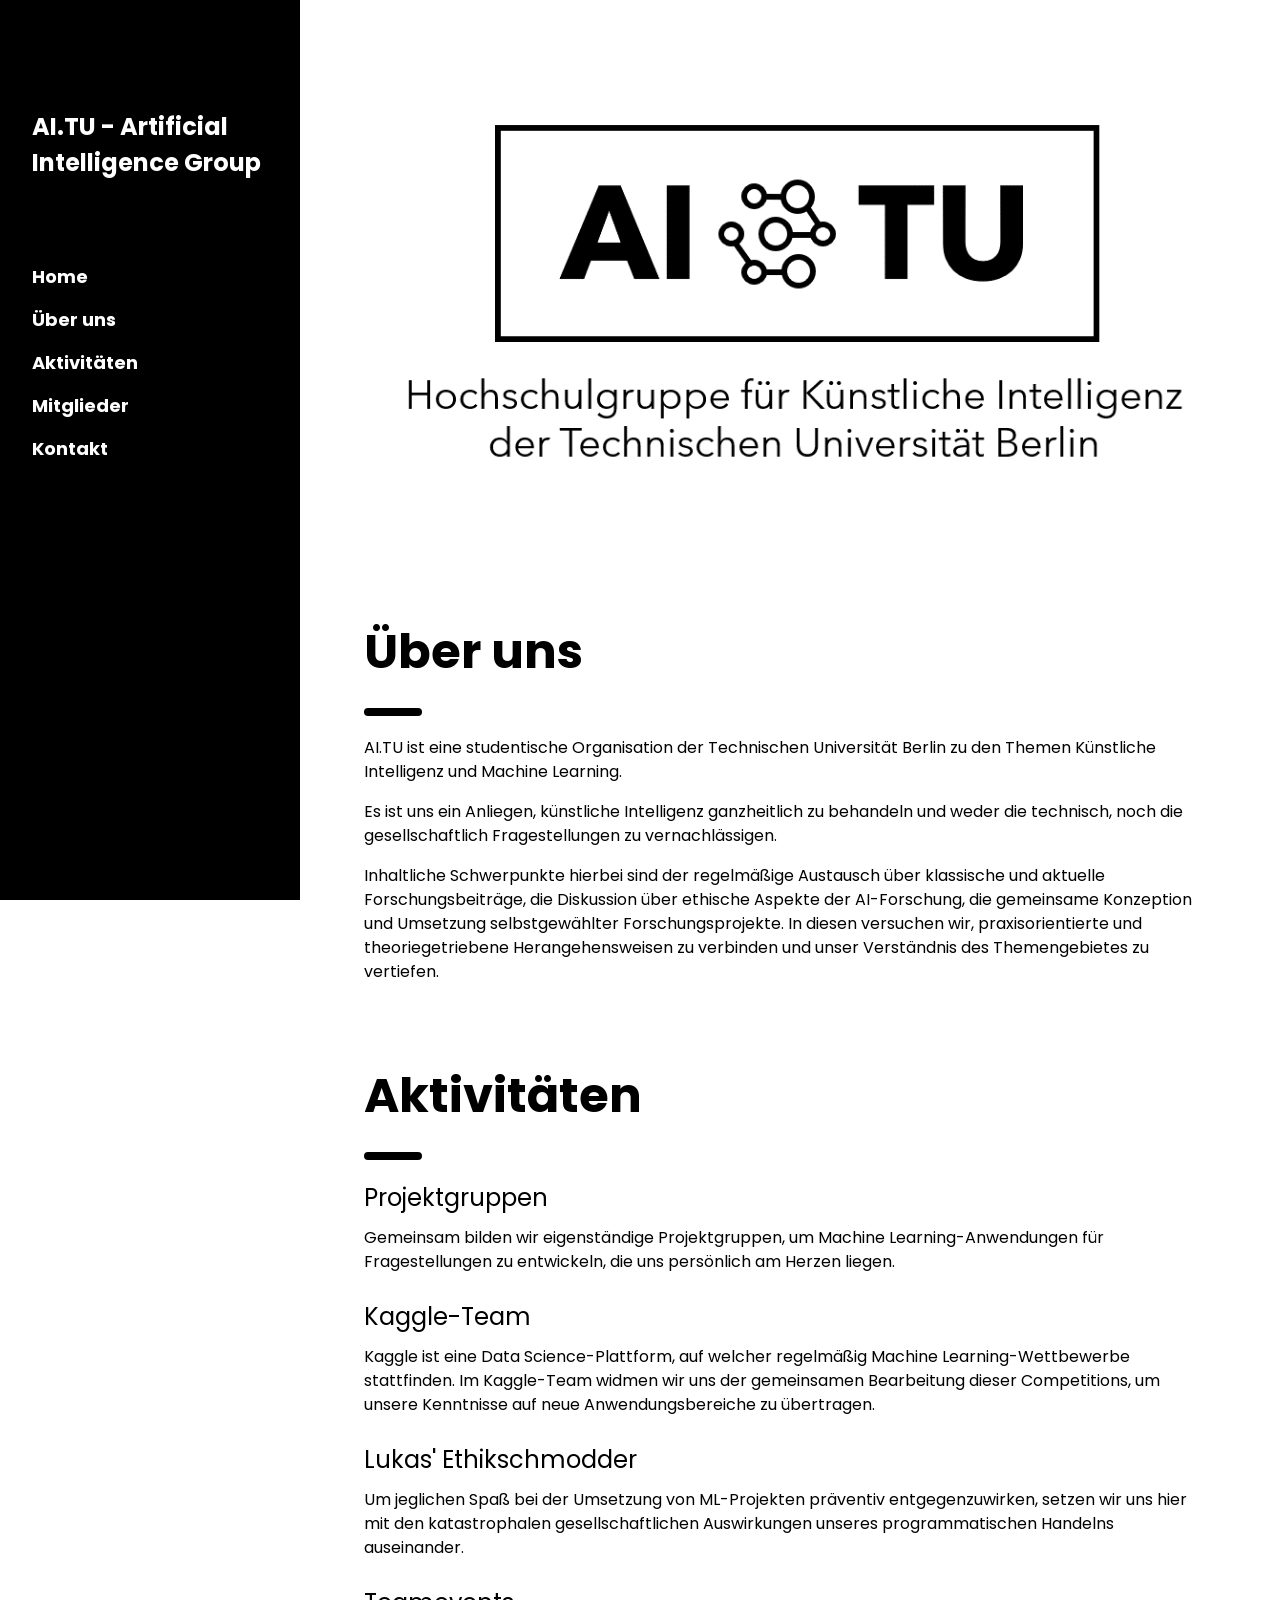
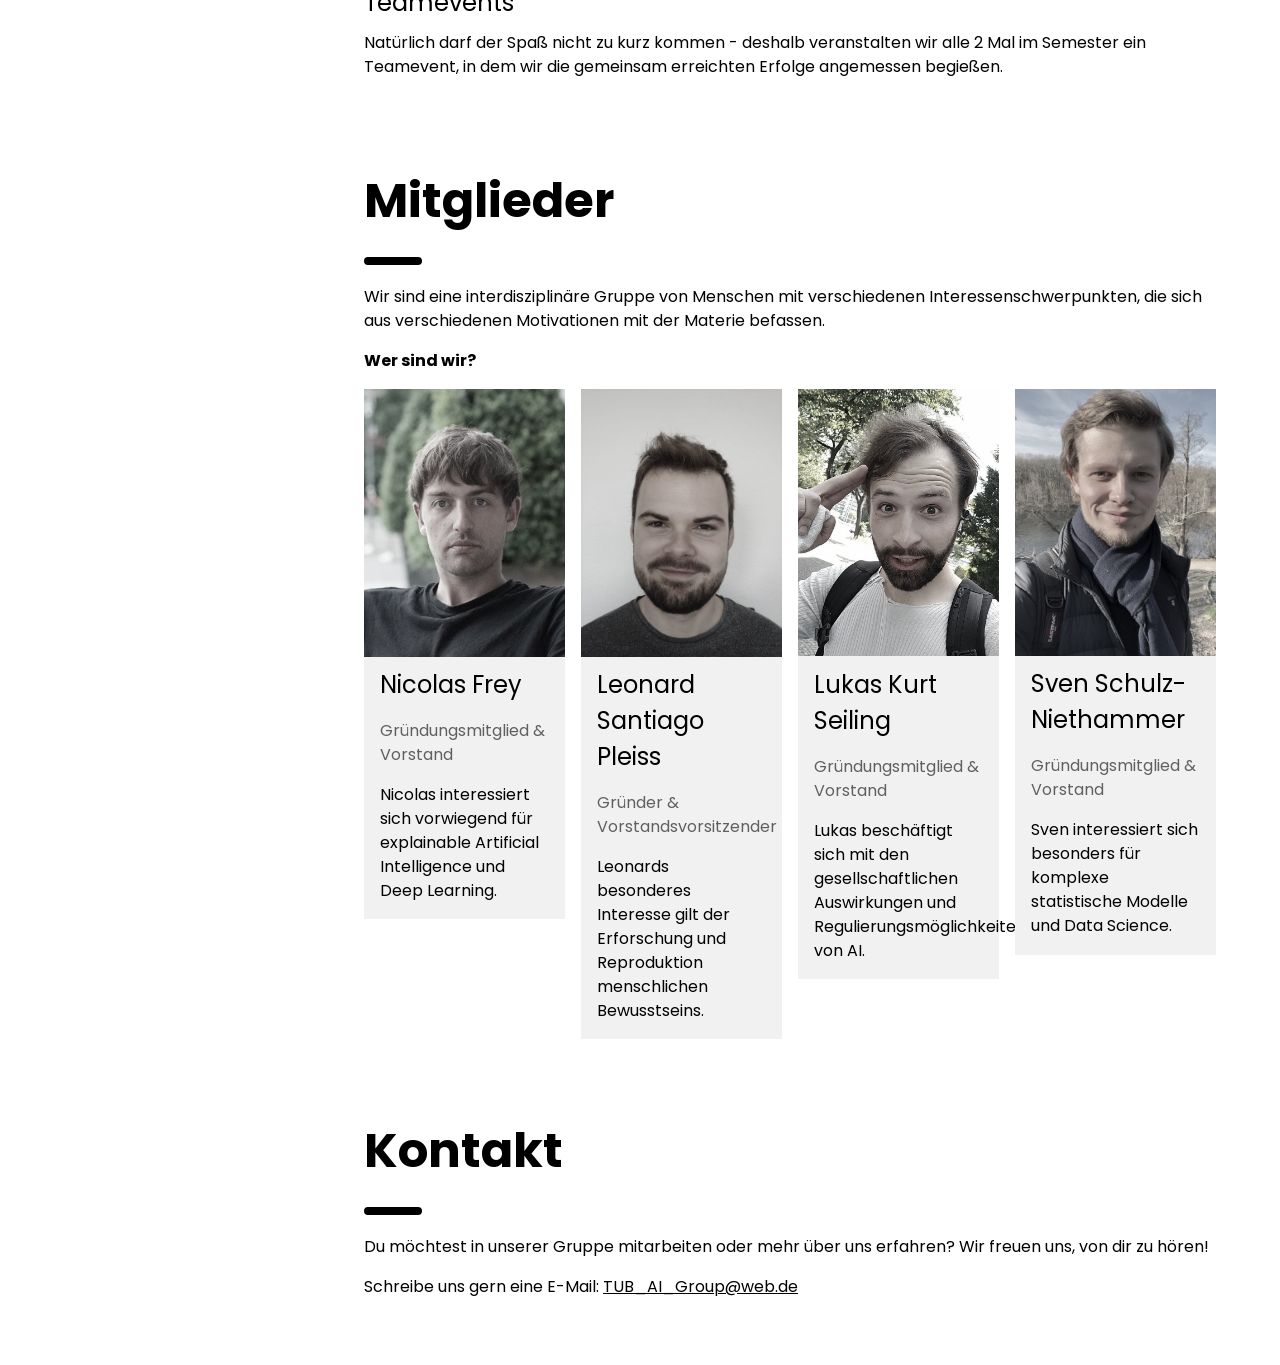
==== index.html @ 15726bb3 "Namechange to index.html" ====
<!DOCTYPE html>
<html lang="en">
<title>W3.CSS Template</title>
<meta charset="UTF-8">
<meta name="viewport" content="width=device-width, initial-scale=1">
<link rel="stylesheet" href="https://www.w3schools.com/w3css/4/w3.css">
<link rel="stylesheet" href="https://fonts.googleapis.com/css?family=Poppins">
<style>
body,h1,h2,h3,h4,h5 {font-family: "Poppins", sans-serif}
body {font-size:16px;}
.w3-half img{margin-bottom:-6px;margin-top:16px;opacity:0.8;cursor:pointer}
.w3-half img:hover{opacity:1}
</style>
<body>

<!-- Sidebar/menu -->
<nav class="w3-sidebar w3-black w3-collapse w3-top w3-large w3-padding" style="z-index:3;width:300px;font-weight:bold;" id="mySidebar"><br>
  <a href="javascript:void(0)" onclick="w3_close()" class="w3-button w3-hide-large w3-display-topleft" style="width:100%;font-size:22px">Close Menu</a>
  <div class="w3-container">
    <h3 class="w3-padding-64"><b>AI.TU - Artificial<br>Intelligence Group</b></h3>
  </div>
  <div class="w3-bar-block">
    <a href="#" onclick="w3_close()" class="w3-bar-item w3-button w3-hover-white">Home</a> 
    <a href="#Über uns" onclick="w3_close()" class="w3-bar-item w3-button w3-hover-white">Über uns</a> 
    <a href="#Aktivitäten" onclick="w3_close()" class="w3-bar-item w3-button w3-hover-white">Aktivitäten</a> 
    <a href="#Mitglieder" onclick="w3_close()" class="w3-bar-item w3-button w3-hover-white">Mitglieder</a> 
    <a href="#Kontakt" onclick="w3_close()" class="w3-bar-item w3-button w3-hover-white">Kontakt</a>
  </div>
</nav>

<!-- Top menu on small screens -->
<header class="w3-container w3-top w3-hide-large w3-black w3-xlarge w3-padding">
  <a href="javascript:void(0)" class="w3-button w3-black w3-margin-right" onclick="w3_open()">☰</a>
  <span>Artificial Intelligence at TU Berlin</span>
</header>

<!-- Overlay effect when opening sidebar on small screens -->
<div class="w3-overlay w3-hide-large" onclick="w3_close()" style="cursor:pointer" title="close side menu" id="myOverlay"></div>

<!-- !PAGE CONTENT! -->
<div class="w3-main" style="margin-left:340px;margin-right:40px">

  <!-- Header -->
  <div class="w3-container" style="margin-top:40px" id="showcase">

  </div>
  
  <!-- Photo grid (modal) -->
  <div class="w3-row-padding">
    <div>
      <img src="box_logo.png" style="width:100%" alt="AI.TU - Studentische Hochschulgruppe der TU Berlin">

  </div>

  <!-- Modal for full size images on click-->
  <div id="modal01" class="w3-modal w3-black" style="padding-top:0" onclick="this.style.display='none'">
    <span class="w3-button w3-black w3-xxlarge w3-display-topright">×</span>
    <div class="w3-modal-content w3-animate-zoom w3-center w3-transparent w3-padding-64">
      <img id="img01" class="w3-image">
      <p id="caption"></p>
    </div>
  </div>

  <!-- Über uns -->
  <div class="w3-container" id="Über uns" style="margin-top:50px">
    <h1 class="w3-xxxlarge w3-text-black"><b>Über uns</b></h1>
    <hr style="width:50px;border:4px solid black" class="w3-round">
    <p>AI.TU ist eine studentische Organisation der Technischen Universität Berlin zu den Themen Künstliche Intelligenz und Machine Learning.</p>
    <p>
      Es ist uns ein Anliegen, künstliche Intelligenz ganzheitlich zu behandeln und weder die technisch, noch die gesellschaftlich Fragestellungen zu vernachlässigen.
    </p>
    <p>
    Inhaltliche Schwerpunkte hierbei sind der regelmäßige Austausch über klassische und aktuelle Forschungsbeiträge, die Diskussion über ethische Aspekte der AI-Forschung, die gemeinsame Konzeption und Umsetzung selbstgewählter Forschungsprojekte. In diesen versuchen wir, praxisorientierte und theoriegetriebene Herangehensweisen zu verbinden und unser Verständnis des Themengebietes zu vertiefen. 
    </p>
  </div>

    <!-- Aktivitäten -->
  <div class="w3-container" id="Aktivitäten" style="margin-top:50px">
    <h1 class="w3-xxxlarge w3-text-black"><b>Aktivitäten</b></h1>
    <hr style="width:50px;border:4px solid black" class="w3-round">
	
	<div style="margin-bottom: 25px">
		<h3>Projektgruppen</h3>
		Gemeinsam bilden wir eigenständige Projektgruppen, um Machine Learning-Anwendungen für Fragestellungen zu entwickeln, die uns persönlich am Herzen liegen.
	</div>

	<div style="margin-bottom: 25px">
		<h3>Kaggle-Team</h3>
		Kaggle ist eine Data Science-Plattform, auf welcher regelmäßig Machine Learning-Wettbewerbe stattfinden. Im Kaggle-Team widmen wir uns der gemeinsamen Bearbeitung dieser Competitions, um unsere Kenntnisse auf neue Anwendungsbereiche zu übertragen.
	</div>

	<div style="margin-bottom: 25px">
		<h3>Lukas' Ethikschmodder</h3>
		Um jeglichen Spaß bei der Umsetzung von ML-Projekten präventiv entgegenzuwirken, setzen wir uns hier mit den katastrophalen gesellschaftlichen Auswirkungen unseres programmatischen Handelns auseinander. 
	</div>

	<div style="margin-bottom: 25px">
		<h3>Teamevents</h3>
		Natürlich darf der Spaß nicht zu kurz kommen - deshalb veranstalten wir alle 2 Mal im Semester ein Teamevent, in dem wir die gemeinsam erreichten Erfolge angemessen begießen.
	</div>

    

  </div>
  
  <!-- Mitglieder -->
  <div class="w3-container" id="Mitglieder" style="margin-top:50px">
    <h1 class="w3-xxxlarge w3-text-black"><b>Mitglieder</b></h1>
    <hr style="width:50px;border:4px solid black" class="w3-round">
    <p> Wir sind eine interdisziplinäre Gruppe von Menschen mit verschiedenen Interessenschwerpunkten, die sich aus verschiedenen Motivationen mit der Materie befassen. 
    </p>
    <p><b>Wer sind wir?</b></p>
  </div>

  <!-- Mitglieder 2 -->
  <div class="w3-row-padding w3-grayscale">

    <div class="w3-col m3 w3-margin-bottom">
      <div class="w3-light-grey">
        <img src="member_pictures_formatted/NicolasFrey.jpg" alt="Jane" style="width:100%">
        <div class="w3-container">
          <h3>Nicolas Frey</h3>
          <p class="w3-opacity">Gründungsmitglied & Vorstand</p>
          <p>Nicolas interessiert sich vorwiegend für explainable Artificial Intelligence und Deep Learning.</p>
        </div>
      </div>
    </div>

    <div class="w3-col m3 w3-margin-bottom">
      <div class="w3-light-grey">
        <img src="member_pictures_formatted/LeonardPleiss.jpg" alt="Jane" style="width:100%">
        <div class="w3-container">
          <h3>Leonard Santiago Pleiss</h3>
          <p class="w3-opacity">Gründer & Vorstandsvorsitzender</p>
          <p>Leonards besonderes Interesse gilt der Erforschung und   Reproduktion menschlichen Bewusstseins.</p>
        </div>
      </div>
    </div>

    <div class="w3-col m3 w3-margin-bottom">
      <div class="w3-light-grey">
        <img src="member_pictures_formatted/LukasSeiling.jpg" alt="Jane" style="width:100%">
        <div class="w3-container">
          <h3>Lukas Kurt Seiling</h3>
          <p class="w3-opacity">Gründungsmitglied & Vorstand</p>
          <p>Lukas beschäftigt sich mit den gesellschaftlichen Auswirkungen und Regulierungsmöglichkeiten von AI.</p>
        </div>
      </div>
    </div>

    <div class="w3-col m3 w3-margin-bottom">
      <div class="w3-light-grey">
        <img src="member_pictures_formatted/SvenSchulz-Niethammer.jpg" alt="Jane" style="width:100%">
        <div class="w3-container">
          <h3>Sven Schulz-Niethammer</h3>
          <p class="w3-opacity">Gründungsmitglied & Vorstand</p>
          <p>Sven interessiert sich besonders für komplexe statistische Modelle und Data Science.</p>
        </div>
      </div>
    </div>

  </div>
  
  <!-- Kontakt -->
  <div class="w3-container" id="Kontakt" style="margin-top:50px; padding-bottom: 50px">
    <h1 class="w3-xxxlarge w3-text-black"><b>Kontakt</b></h1>
    <hr style="width:50px;border:4px solid black" class="w3-round">
    <p>Du möchtest in unserer Gruppe mitarbeiten oder mehr über uns erfahren? Wir freuen uns, von dir zu hören!</p>
    <p>Schreibe uns gern eine E-Mail: <a href="mailto:TUB_AI_Group@web.de">TUB_AI_Group@web.de</a></p>
    
  </div>

<!-- End page content -->
</div>

<script>
// Script to open and close sidebar
function w3_open() {
  document.getElementById("mySidebar").style.display = "block";
  document.getElementById("myOverlay").style.display = "block";
}
 
function w3_close() {
  document.getElementById("mySidebar").style.display = "none";
  document.getElementById("myOverlay").style.display = "none";
}

// Modal Image Gallery
function onClick(element) {
  document.getElementById("img01").src = element.src;
  document.getElementById("modal01").style.display = "block";
  var captionText = document.getElementById("caption");
  captionText.innerHTML = element.alt;
}
</script>

</body>
</html>
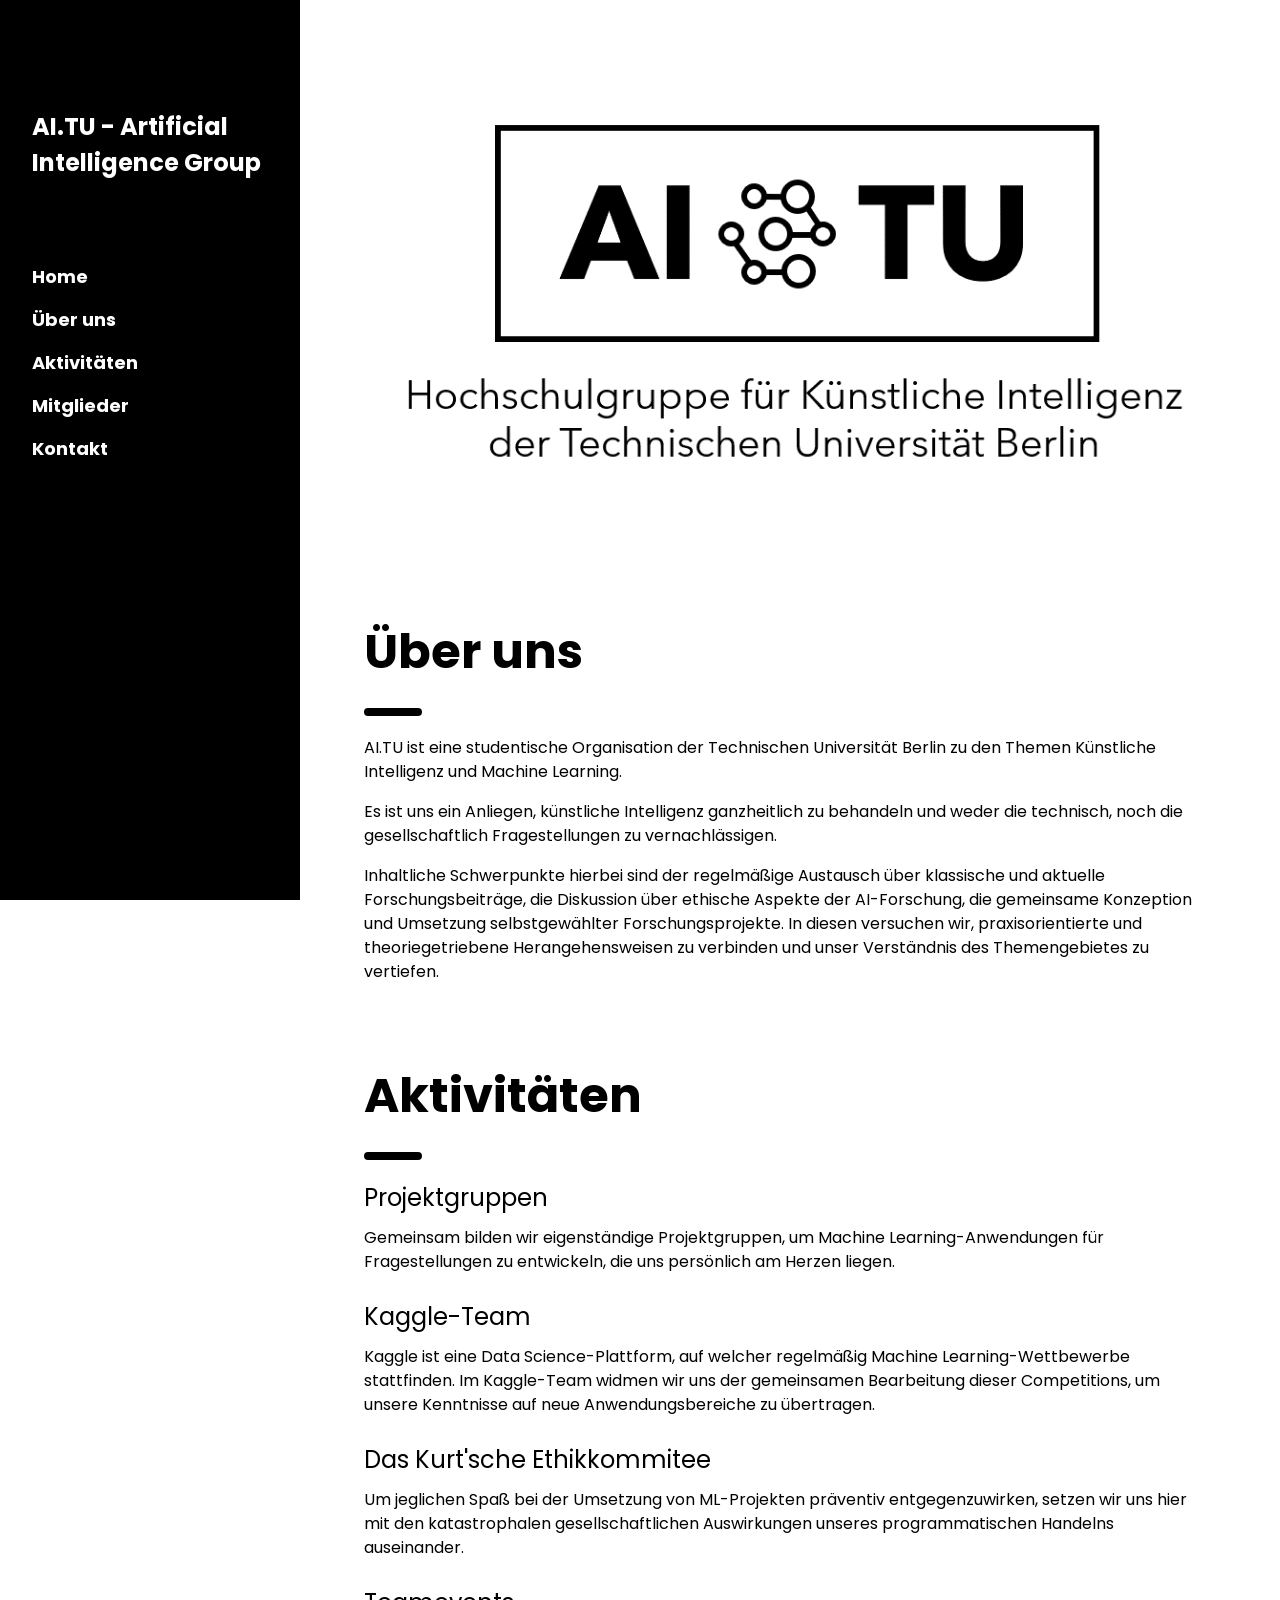
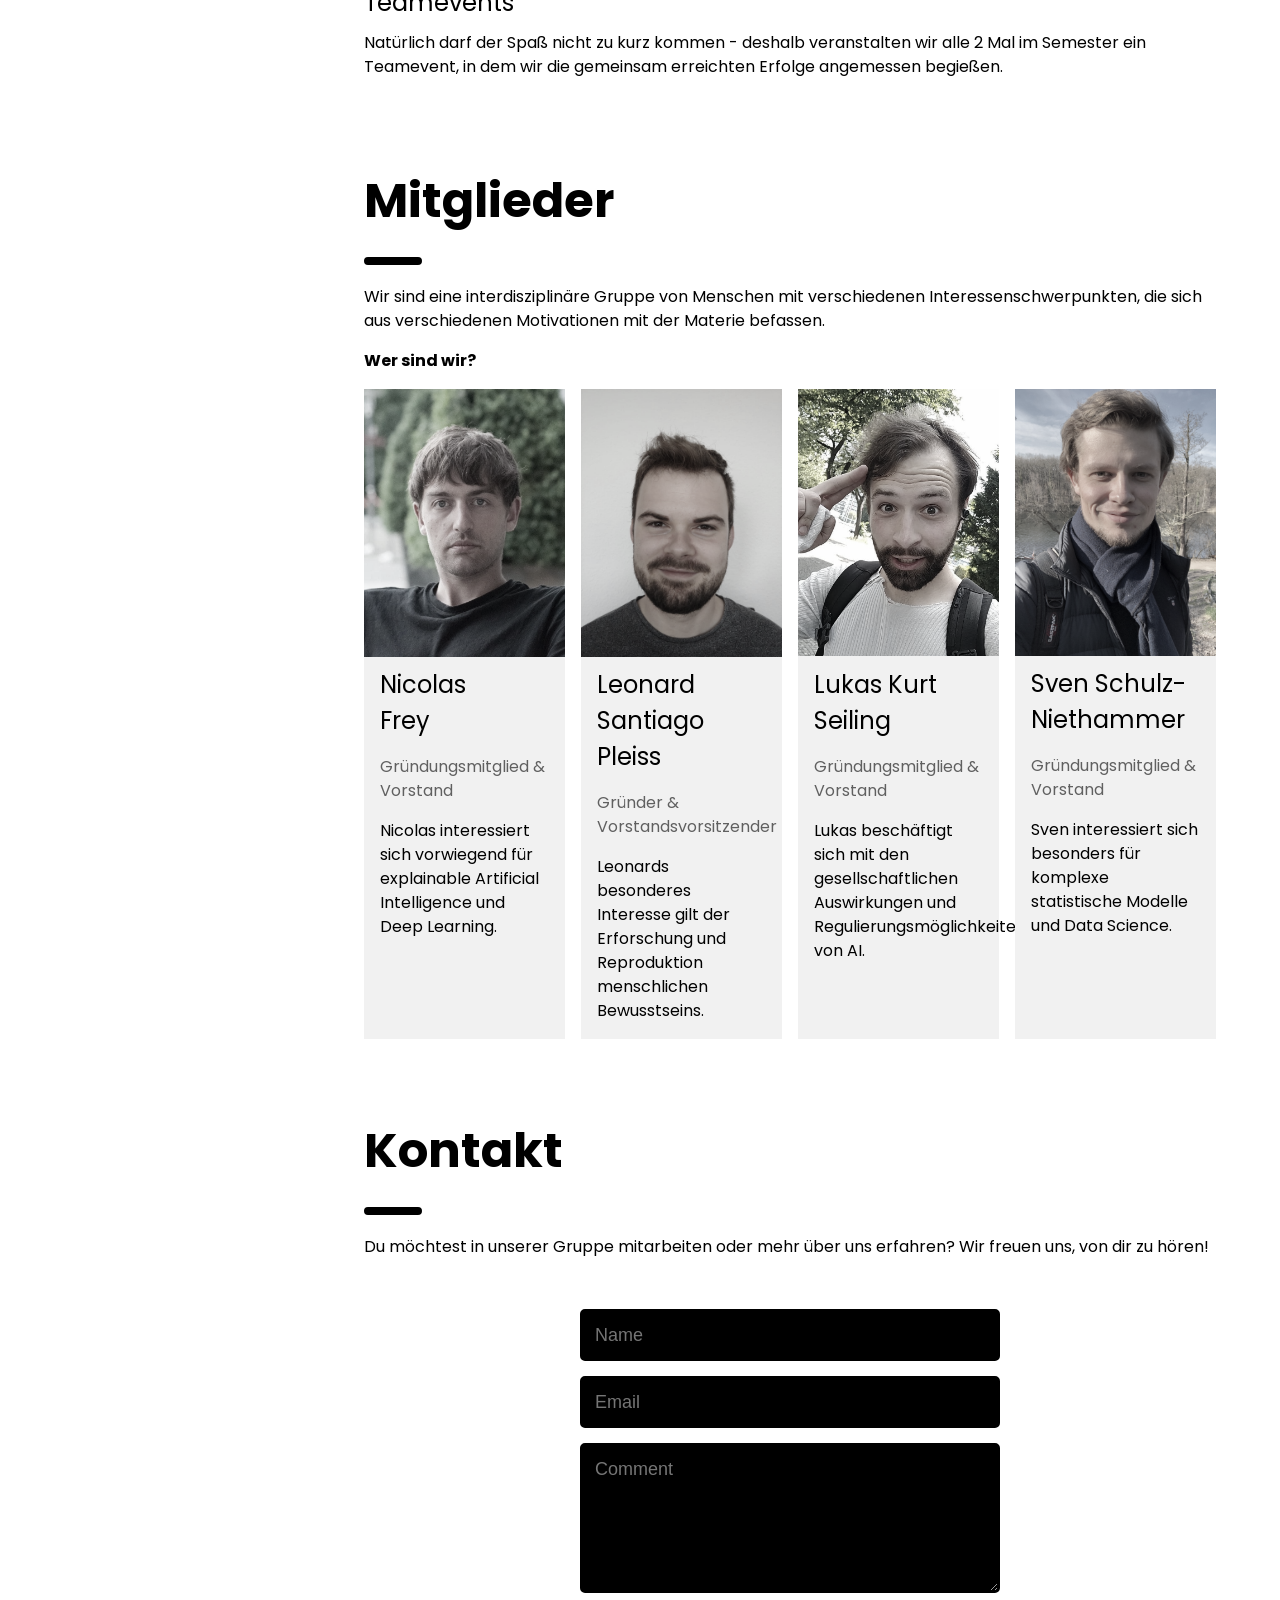
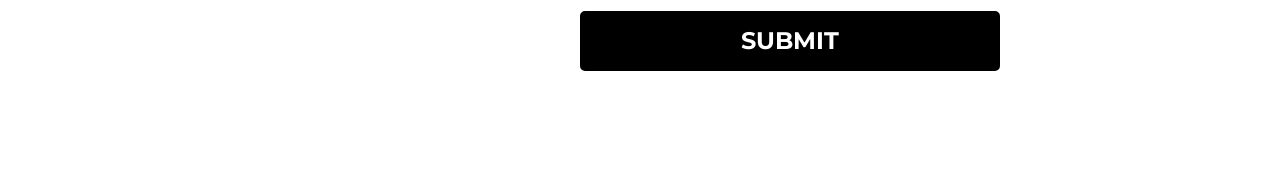
==== commit 68f85bc7: "Added contact form" ====
--- a/index.html
+++ b/index.html
@@ -5,6 +5,7 @@
 <meta name="viewport" content="width=device-width, initial-scale=1">
 <link rel="stylesheet" href="https://www.w3schools.com/w3css/4/w3.css">
 <link rel="stylesheet" href="https://fonts.googleapis.com/css?family=Poppins">
+<link rel="stylesheet" href="index.css">
 <style>
 body,h1,h2,h3,h4,h5 {font-family: "Poppins", sans-serif}
 body {font-size:16px;}
@@ -90,7 +91,7 @@
 	</div>
 
 	<div style="margin-bottom: 25px">
-		<h3>Lukas' Ethikschmodder</h3>
+		<h3>Das Kurt'sche Ethikkommitee</h3>
 		Um jeglichen Spaß bei der Umsetzung von ML-Projekten präventiv entgegenzuwirken, setzen wir uns hier mit den katastrophalen gesellschaftlichen Auswirkungen unseres programmatischen Handelns auseinander. 
 	</div>
 
@@ -116,10 +117,10 @@
   <div class="w3-row-padding w3-grayscale">
 
     <div class="w3-col m3 w3-margin-bottom">
-      <div class="w3-light-grey">
+      <div class="w3-light-grey" style="height:650px">
         <img src="member_pictures_formatted/NicolasFrey.jpg" alt="Jane" style="width:100%">
         <div class="w3-container">
-          <h3>Nicolas Frey</h3>
+          <h3>Nicolas <br>Frey</h3>
           <p class="w3-opacity">Gründungsmitglied & Vorstand</p>
           <p>Nicolas interessiert sich vorwiegend für explainable Artificial Intelligence und Deep Learning.</p>
         </div>
@@ -127,7 +128,7 @@
     </div>
 
     <div class="w3-col m3 w3-margin-bottom">
-      <div class="w3-light-grey">
+      <div class="w3-light-grey" style="height:650px">
         <img src="member_pictures_formatted/LeonardPleiss.jpg" alt="Jane" style="width:100%">
         <div class="w3-container">
           <h3>Leonard Santiago Pleiss</h3>
@@ -138,10 +139,10 @@
     </div>
 
     <div class="w3-col m3 w3-margin-bottom">
-      <div class="w3-light-grey">
+      <div class="w3-light-grey" style="height:650px">
         <img src="member_pictures_formatted/LukasSeiling.jpg" alt="Jane" style="width:100%">
         <div class="w3-container">
-          <h3>Lukas Kurt Seiling</h3>
+          <h3>Lukas Kurt<br> Seiling</h3>
           <p class="w3-opacity">Gründungsmitglied & Vorstand</p>
           <p>Lukas beschäftigt sich mit den gesellschaftlichen Auswirkungen und Regulierungsmöglichkeiten von AI.</p>
         </div>
@@ -149,7 +150,7 @@
     </div>
 
     <div class="w3-col m3 w3-margin-bottom">
-      <div class="w3-light-grey">
+      <div class="w3-light-grey" style="height:650px">
         <img src="member_pictures_formatted/SvenSchulz-Niethammer.jpg" alt="Jane" style="width:100%">
         <div class="w3-container">
           <h3>Sven Schulz-Niethammer</h3>
@@ -166,9 +167,22 @@
     <h1 class="w3-xxxlarge w3-text-black"><b>Kontakt</b></h1>
     <hr style="width:50px;border:4px solid black" class="w3-round">
     <p>Du möchtest in unserer Gruppe mitarbeiten oder mehr über uns erfahren? Wir freuen uns, von dir zu hören!</p>
-    <p>Schreibe uns gern eine E-Mail: <a href="mailto:TUB_AI_Group@web.de">TUB_AI_Group@web.de</a></p>
-    
-  </div>
+
+<!--
+
+//<form action="https://formspree.io/l.pleiss@web.de" method="post">
+   <input type="text" name="name" value="Your Text">
+    <input type="email" name="_replyto" value = "Your Mail Adress">
+    <input type="submit" value="Send">
+</form>
+-->
+
+<form action="https://formspree.io/l.pleiss@web.de" method="post">      
+  <input name="name" type="text" class="feedback-input" placeholder="Name" />   
+  <input name="email" type="text" class="feedback-input" placeholder="Email" />
+  <textarea name="text" class="feedback-input" placeholder="Comment"></textarea>
+  <input type="submit" value="SUBMIT"/>
+</form>
 
 <!-- End page content -->
 </div>
@@ -192,6 +206,32 @@
   var captionText = document.getElementById("caption");
   captionText.innerHTML = element.alt;
 }
+
+//material contact form animation
+$('.contact-form').find('.form-control').each(function() {
+  var targetItem = $(this).parent();
+  if ($(this).val()) {
+    $(targetItem).find('label').css({
+      'top': '10px',
+      'fontSize': '14px'
+    });
+  }
+})
+$('.contact-form').find('.form-control').focus(function() {
+  $(this).parent('.input-block').addClass('focus');
+  $(this).parent().find('label').animate({
+    'top': '10px',
+    'fontSize': '14px'
+  }, 300);
+})
+$('.contact-form').find('.form-control').blur(function() {
+  if ($(this).val().length == 0) {
+    $(this).parent('.input-block').removeClass('focus');
+    $(this).parent().find('label').animate({
+      'top': '25px',
+      'fontSize': '18px'
+    }, 300);
+
 </script>
 
 </body>
--- a/index.css
+++ b/index.css
@@ -0,0 +1,44 @@
+@import url(https://fonts.googleapis.com/css?family=Montserrat:400,700);
+form { max-width:420px; margin:50px auto; }
+
+.feedback-input {
+  color:white;
+  font-family: Helvetica, Arial, sans-serif;
+  font-weight:500;
+  font-size: 18px;
+  border-radius: 5px;
+  line-height: 22px;
+  background-color: black;
+  border:2px solid #000000;
+  transition: all 0.3s;
+  padding: 13px;
+  margin-bottom: 15px;
+  width:100%;
+  box-sizing: border-box;
+  outline:0;
+}
+
+.feedback-input:focus { border:2px solid #000000; background:white; color:black;}
+
+textarea {
+  height: 150px;
+  line-height: 150%;
+  resize:vertical;
+}
+
+[type="submit"] {
+  font-family: 'Montserrat', Arial, Helvetica, sans-serif;
+  width: 100%;
+  background:#000000;
+  border-radius:5px;
+  border:2px solid #000000;
+  cursor:pointer;
+  color:white;
+  font-size:24px;
+  padding-top:10px;
+  padding-bottom:10px;
+  transition: all 0.3s;
+  margin-top:-4px;
+  font-weight:700;
+}
+[type="submit"]:hover { background:#FFFFFF; color:black; border:2px solid #000000;}
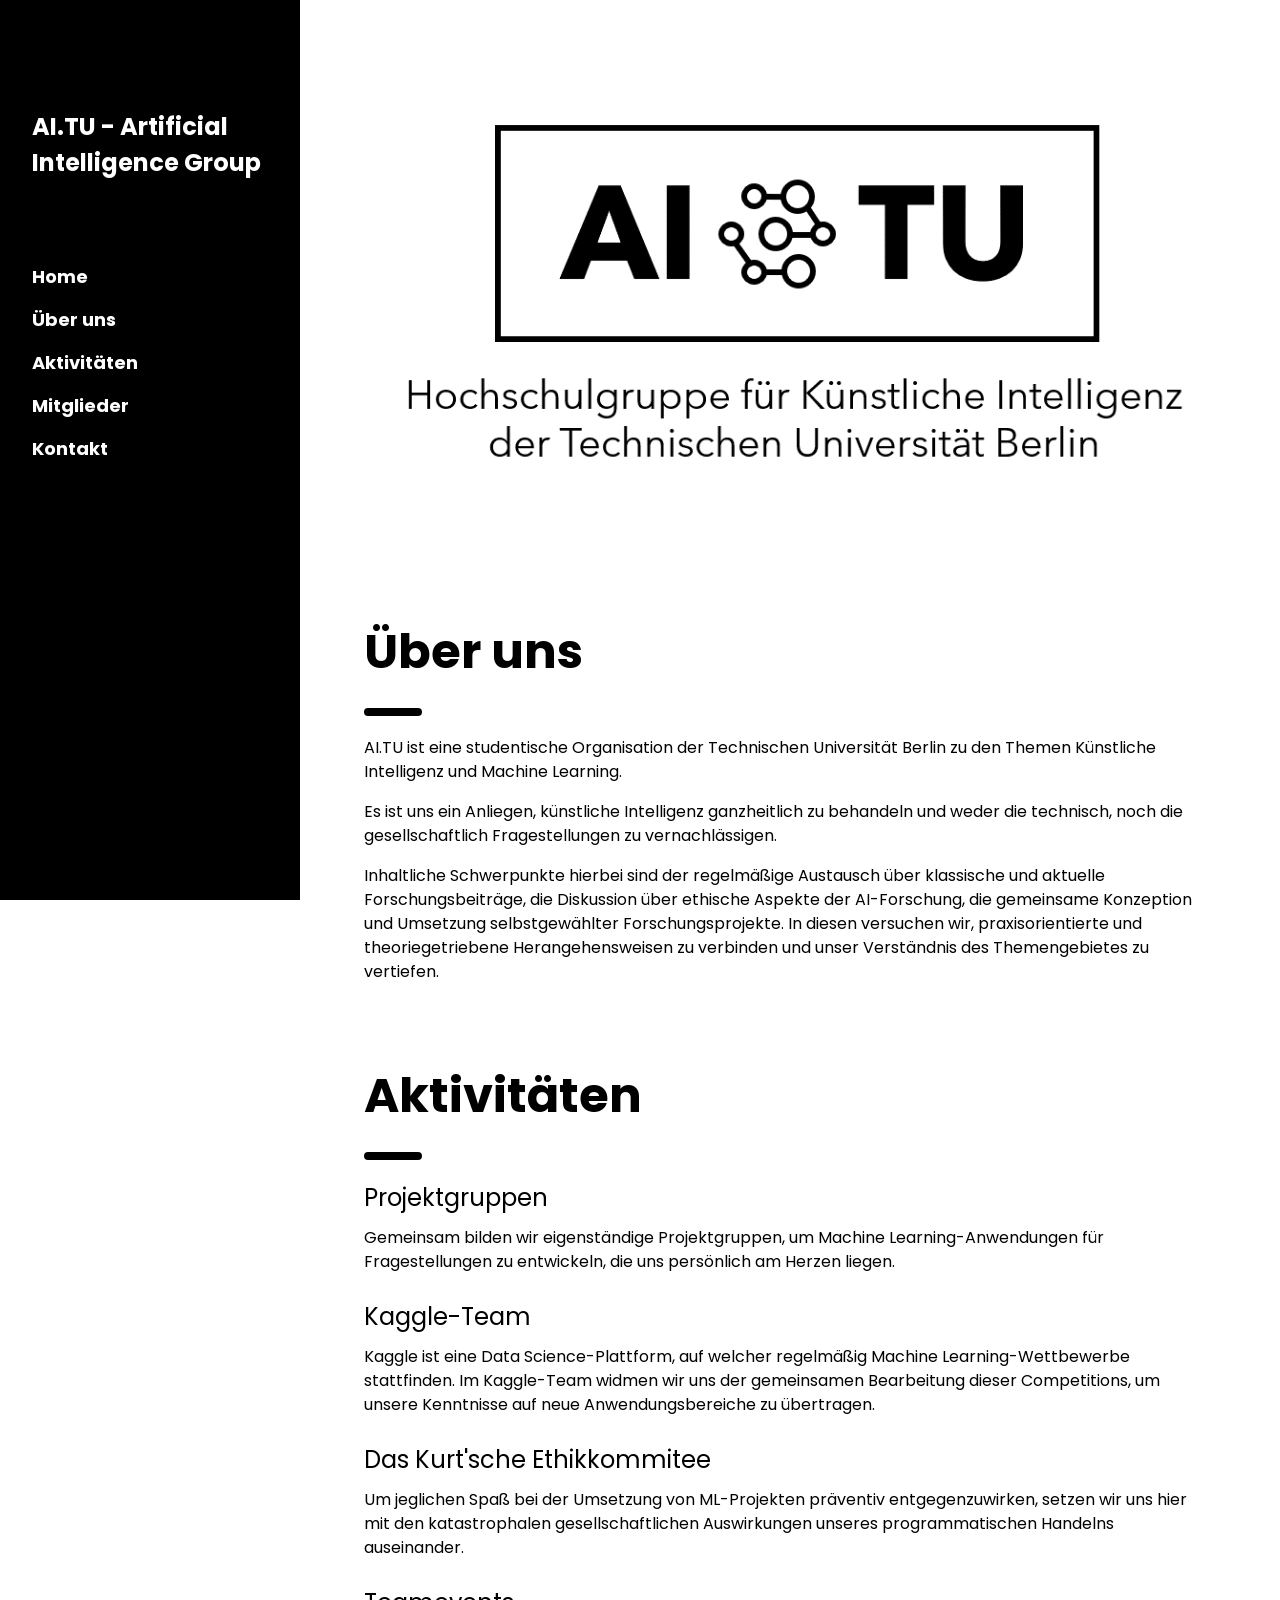
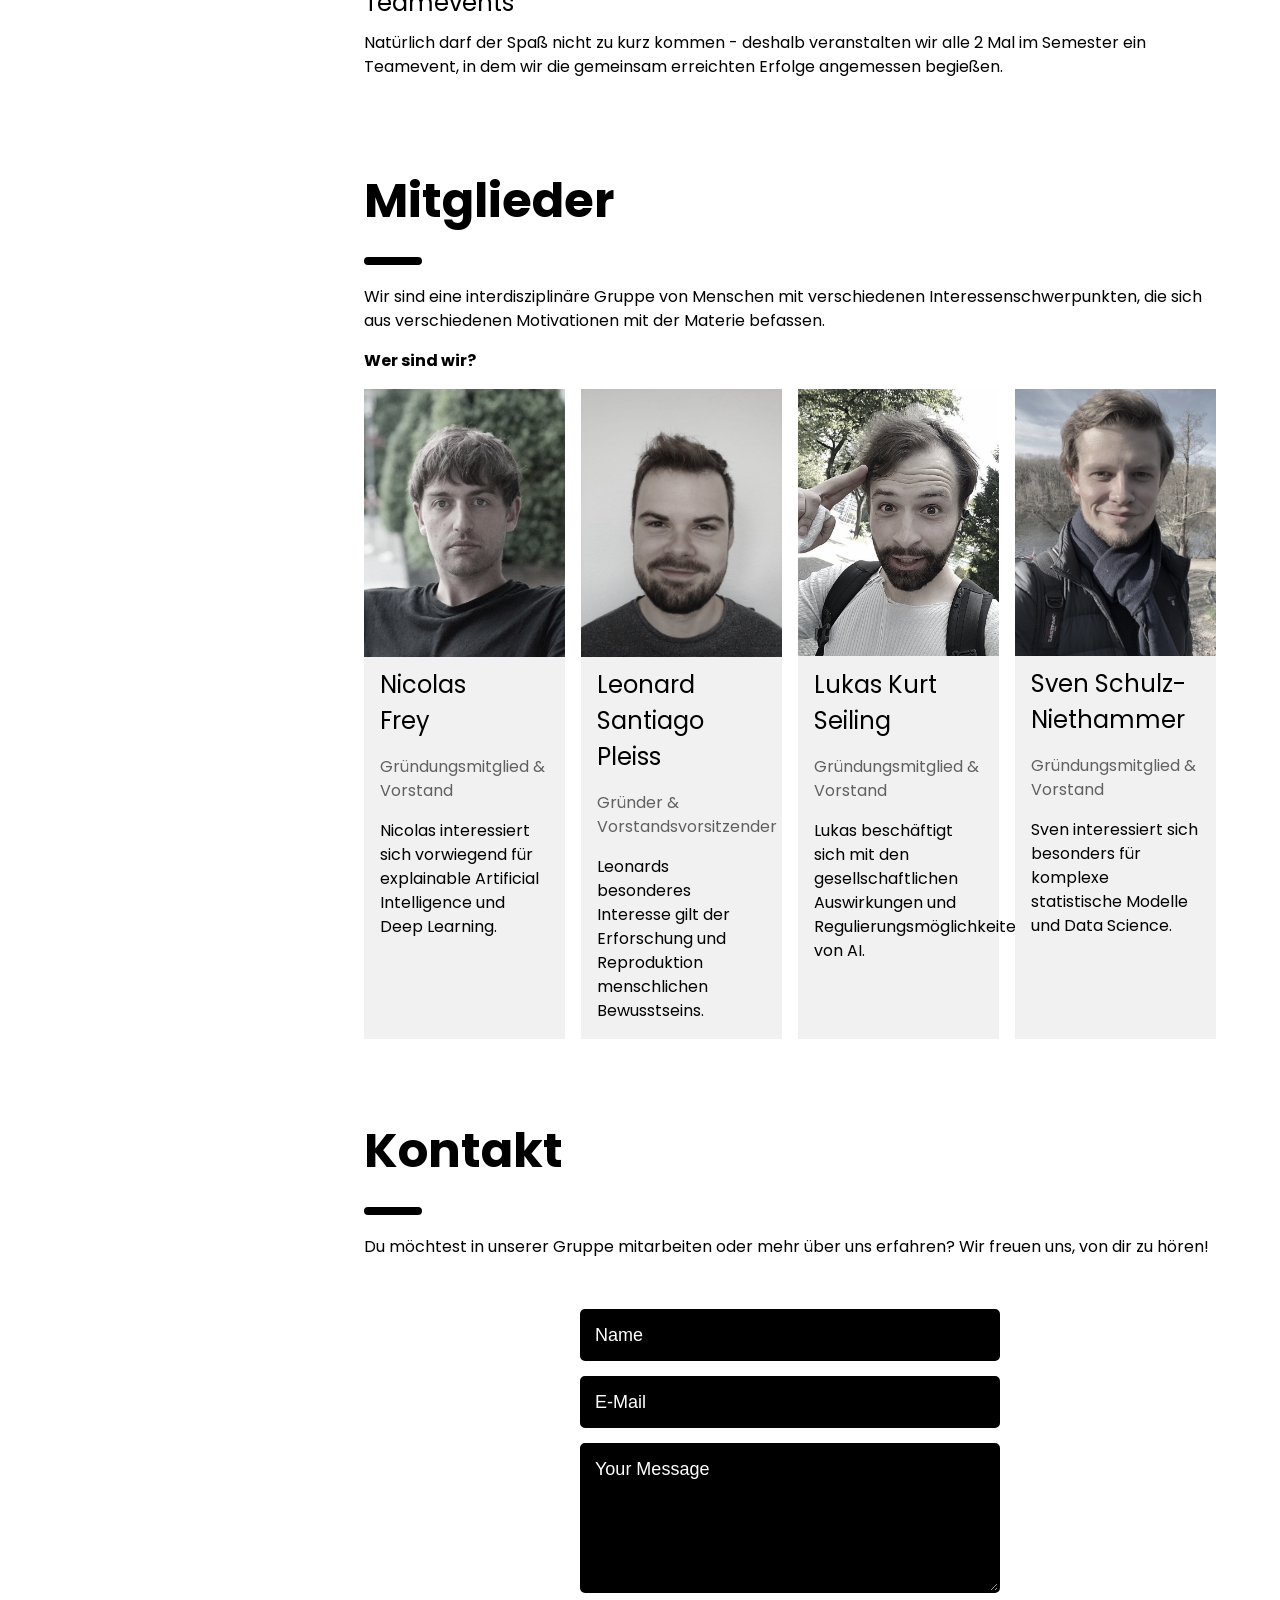
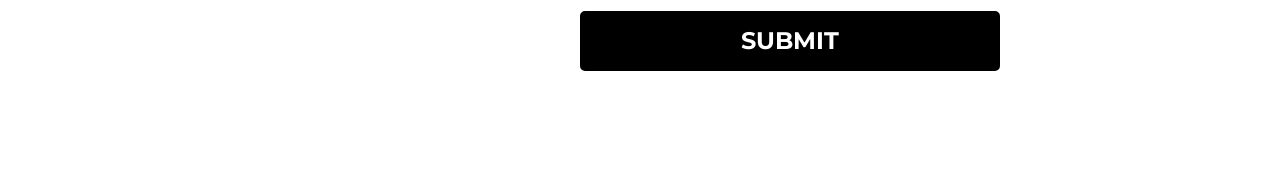
==== commit 30e63fbf: "updated form 2" ====
--- a/index.html
+++ b/index.html
@@ -177,10 +177,10 @@
 </form>
 -->
 
-<form action="https://formspree.io/l.pleiss@web.de" method="post">      
+<form action="https://formspree.io/f/xyylvzrk" method="post">      
   <input name="name" type="text" class="feedback-input" placeholder="Name" />   
-  <input name="email" type="text" class="feedback-input" placeholder="Email" />
-  <textarea name="text" class="feedback-input" placeholder="Comment"></textarea>
+  <input name="_replyto" type="text" class="feedback-input" placeholder="E-Mail" />
+  <textarea name="message" class="feedback-input" placeholder="Your Message"></textarea>
   <input type="submit" value="SUBMIT"/>
 </form>
 
--- a/index.css
+++ b/index.css
@@ -1,5 +1,18 @@
 @import url(https://fonts.googleapis.com/css?family=Montserrat:400,700);
 form { max-width:420px; margin:50px auto; }
+
+::placeholder { /* Chrome, Firefox, Opera, Safari 10.1+ */
+  color: white;
+  opacity: 1; /* Firefox */
+}
+
+:-ms-input-placeholder { /* Internet Explorer 10-11 */
+  color: white;
+}
+
+::-ms-input-placeholder { /* Microsoft Edge */
+  color: white;
+}
 
 .feedback-input {
   color:white;
